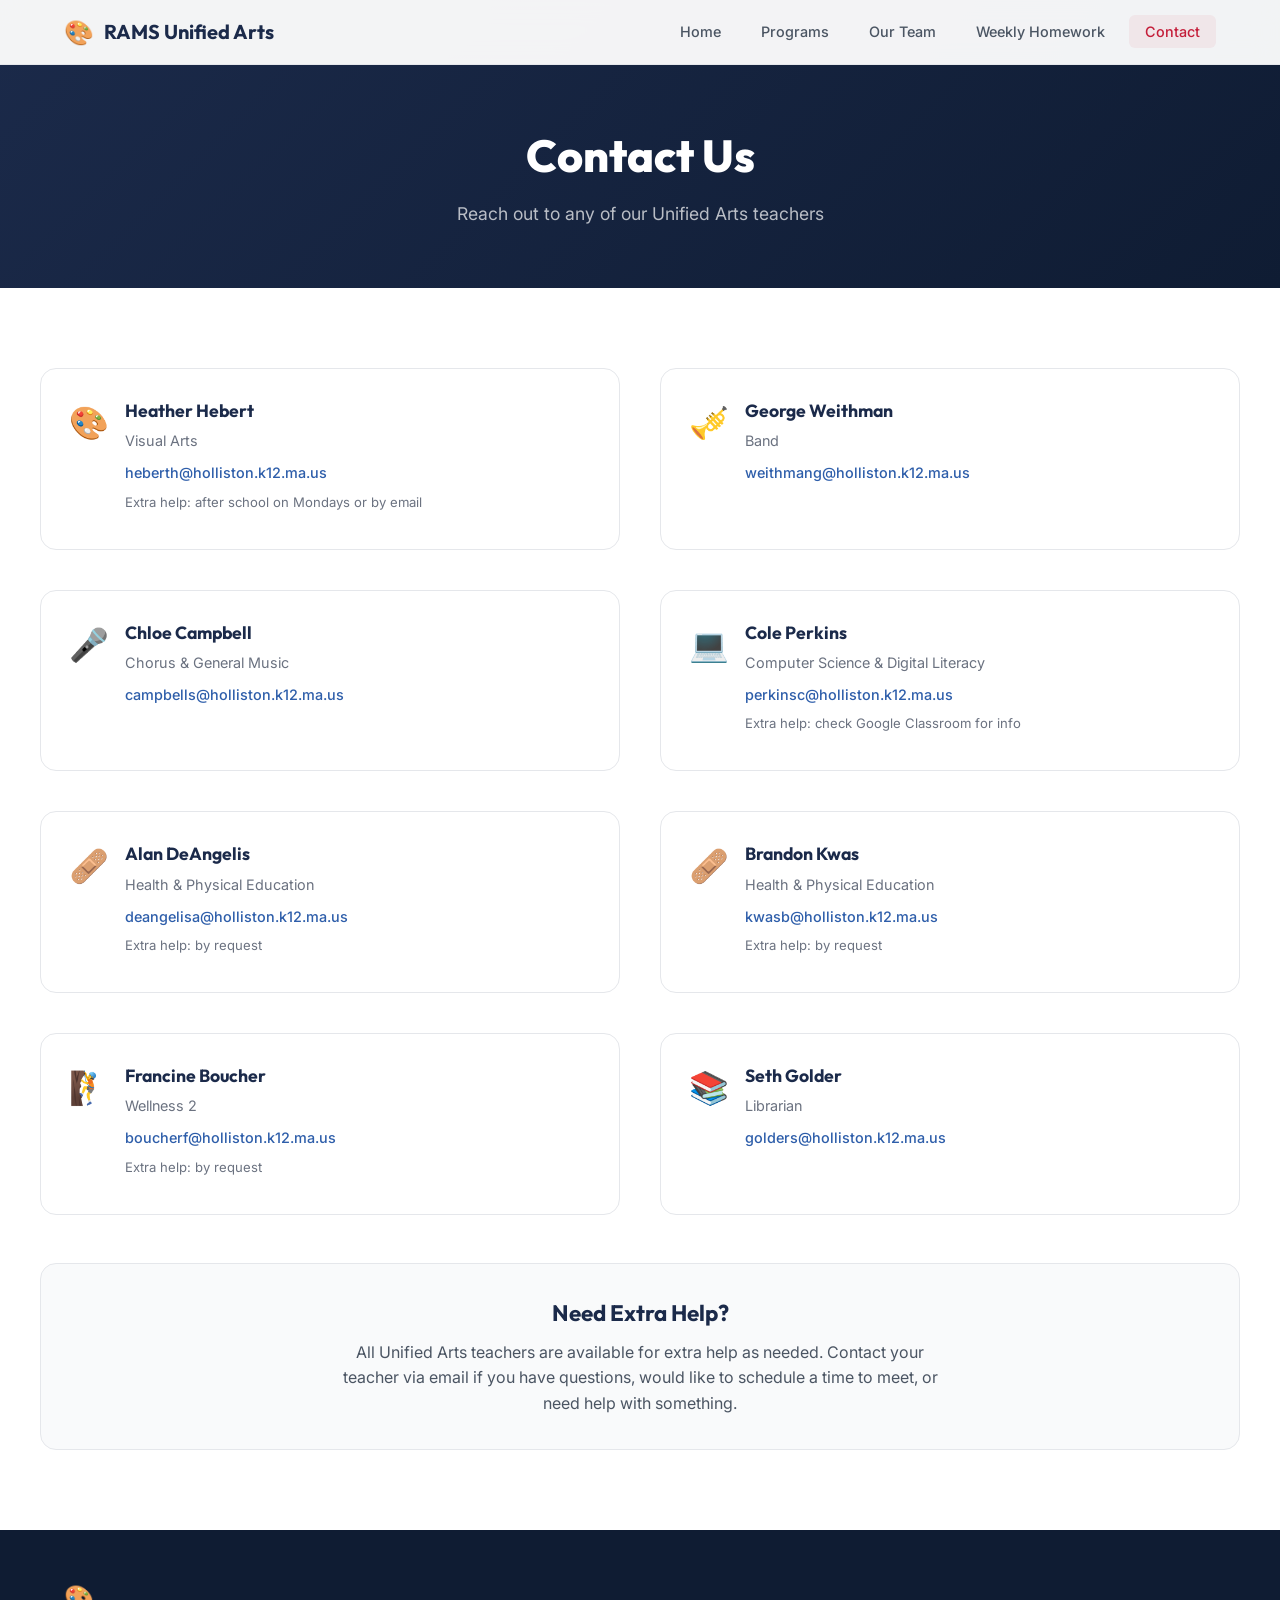
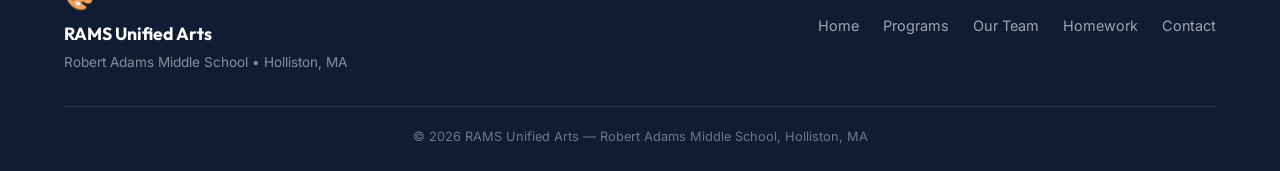
==== contact.html @ 3f0ab7b5 "Initial site: RAMS Unified Arts department website Includes home, programs, team, homework, and cont" ====
<!--
    File: contact.html
    Author: Cole Perkins
    Date Created: 2026-04-12
    Date Last Modified: 2026-04-12
    Description: Contact page for the RAMS Unified Arts website. Lists all teacher
                 emails organized by subject area, with extra help information.
-->
<!DOCTYPE html>
<html lang="en">
<head>
    <meta charset="UTF-8">
    <meta name="viewport" content="width=device-width, initial-scale=1.0">
    <title>Contact | RAMS Unified Arts</title>
    <link rel="stylesheet" href="css/styles.css">
    <link rel="preconnect" href="https://fonts.googleapis.com">
    <link href="https://fonts.googleapis.com/css2?family=Inter:wght@400;500;600;700;800&family=Outfit:wght@600;700;800&display=swap" rel="stylesheet">
</head>
<body>

    <!-- Navigation -->
    <nav class="navbar" id="navbar">
        <div class="nav-container">
            <a href="index.html" class="nav-logo">
                <span class="logo-icon">&#127912;</span>
                <span>RAMS Unified Arts</span>
            </a>
            <button class="nav-toggle" id="navToggle" aria-label="Toggle navigation">
                <span></span><span></span><span></span>
            </button>
            <ul class="nav-links" id="navLinks">
                <li><a href="index.html">Home</a></li>
                <li><a href="programs.html">Programs</a></li>
                <li><a href="team.html">Our Team</a></li>
                <li><a href="homework.html">Weekly Homework</a></li>
                <li><a href="contact.html" class="active">Contact</a></li>
            </ul>
        </div>
    </nav>

    <!-- Page Header -->
    <header class="page-header">
        <div class="container">
            <h1>Contact Us</h1>
            <p>Reach out to any of our Unified Arts teachers</p>
        </div>
    </header>

    <main class="container section">
        <div class="contact-grid">

            <div class="contact-info-card">
                <span class="contact-icon">&#127912;</span>
                <div class="contact-details">
                    <h3>Heather Hebert</h3>
                    <p>Visual Arts</p>
                    <a href="mailto:heberth@holliston.k12.ma.us">heberth@holliston.k12.ma.us</a>
                    <p style="margin-top:6px; font-size:0.82rem;">Extra help: after school on Mondays or by email</p>
                </div>
            </div>

            <div class="contact-info-card">
                <span class="contact-icon">&#127930;</span>
                <div class="contact-details">
                    <h3>George Weithman</h3>
                    <p>Band</p>
                    <a href="mailto:weithmang@holliston.k12.ma.us">weithmang@holliston.k12.ma.us</a>
                </div>
            </div>

            <div class="contact-info-card">
                <span class="contact-icon">&#127908;</span>
                <div class="contact-details">
                    <h3>Chloe Campbell</h3>
                    <p>Chorus &amp; General Music</p>
                    <a href="mailto:campbells@holliston.k12.ma.us">campbells@holliston.k12.ma.us</a>
                </div>
            </div>

            <div class="contact-info-card">
                <span class="contact-icon">&#128187;</span>
                <div class="contact-details">
                    <h3>Cole Perkins</h3>
                    <p>Computer Science &amp; Digital Literacy</p>
                    <a href="mailto:perkinsc@holliston.k12.ma.us">perkinsc@holliston.k12.ma.us</a>
                    <p style="margin-top:6px; font-size:0.82rem;">Extra help: check Google Classroom for info</p>
                </div>
            </div>

            <div class="contact-info-card">
                <span class="contact-icon">&#129657;</span>
                <div class="contact-details">
                    <h3>Alan DeAngelis</h3>
                    <p>Health &amp; Physical Education</p>
                    <a href="mailto:deangelisa@holliston.k12.ma.us">deangelisa@holliston.k12.ma.us</a>
                    <p style="margin-top:6px; font-size:0.82rem;">Extra help: by request</p>
                </div>
            </div>

            <div class="contact-info-card">
                <span class="contact-icon">&#129657;</span>
                <div class="contact-details">
                    <h3>Brandon Kwas</h3>
                    <p>Health &amp; Physical Education</p>
                    <a href="mailto:kwasb@holliston.k12.ma.us">kwasb@holliston.k12.ma.us</a>
                    <p style="margin-top:6px; font-size:0.82rem;">Extra help: by request</p>
                </div>
            </div>

            <div class="contact-info-card">
                <span class="contact-icon">&#129495;</span>
                <div class="contact-details">
                    <h3>Francine Boucher</h3>
                    <p>Wellness 2</p>
                    <a href="mailto:boucherf@holliston.k12.ma.us">boucherf@holliston.k12.ma.us</a>
                    <p style="margin-top:6px; font-size:0.82rem;">Extra help: by request</p>
                </div>
            </div>

            <div class="contact-info-card">
                <span class="contact-icon">&#128218;</span>
                <div class="contact-details">
                    <h3>Seth Golder</h3>
                    <p>Librarian</p>
                    <a href="mailto:golders@holliston.k12.ma.us">golders@holliston.k12.ma.us</a>
                </div>
            </div>

        </div>

        <div class="extra-help-banner">
            <h3>Need Extra Help?</h3>
            <p>
                All Unified Arts teachers are available for extra help as needed.
                Contact your teacher via email if you have questions, would like to
                schedule a time to meet, or need help with something.
            </p>
        </div>
    </main>

    <!-- Footer -->
    <footer class="footer">
        <div class="container">
            <div class="footer-content">
                <div class="footer-brand">
                    <span class="logo-icon">&#127912;</span>
                    <span>RAMS Unified Arts</span>
                    <p>Robert Adams Middle School &bull; Holliston, MA</p>
                </div>
                <div class="footer-links">
                    <a href="index.html">Home</a>
                    <a href="programs.html">Programs</a>
                    <a href="team.html">Our Team</a>
                    <a href="homework.html">Homework</a>
                    <a href="contact.html">Contact</a>
                </div>
            </div>
            <div class="footer-bottom">
                <p>&copy; 2026 RAMS Unified Arts &mdash; Robert Adams Middle School, Holliston, MA</p>
            </div>
        </div>
    </footer>

    <script src="js/main.js"></script>
</body>
</html>
---- css/styles.css ----
/*
    File: css/styles.css
    Author: Cole Perkins
    Date Created: 2026-04-12
    Date Last Modified: 2026-04-12
    Description: Main stylesheet for the RAMS Unified Arts website.
                 Uses school colors (red, navy blue, white) with a clean,
                 modern design. Fully responsive for mobile/tablet/desktop.
*/

/* ===================== RESET & BASE ===================== */
*, *::before, *::after {
    margin: 0;
    padding: 0;
    box-sizing: border-box;
}

:root {
    --red: #C41E3A;
    --red-dark: #9B1B30;
    --red-light: #E8425A;
    --navy: #1B2A4A;
    --navy-dark: #0F1C33;
    --navy-light: #2D4270;
    --blue: #2E5EAA;
    --white: #FFFFFF;
    --off-white: #F7F8FA;
    --gray-50: #F9FAFB;
    --gray-100: #F3F4F6;
    --gray-200: #E5E7EB;
    --gray-300: #D1D5DB;
    --gray-400: #9CA3AF;
    --gray-500: #6B7280;
    --gray-600: #4B5563;
    --gray-700: #374151;
    --gray-800: #1F2937;
    --gold: #D4A843;
    --gold-light: #F0D78C;

    --font-body: 'Inter', -apple-system, BlinkMacSystemFont, sans-serif;
    --font-heading: 'Outfit', 'Inter', sans-serif;

    --shadow-sm: 0 1px 2px rgba(0,0,0,0.05);
    --shadow-md: 0 4px 12px rgba(0,0,0,0.08);
    --shadow-lg: 0 8px 30px rgba(0,0,0,0.12);
    --shadow-xl: 0 16px 48px rgba(0,0,0,0.15);

    --radius-sm: 6px;
    --radius-md: 10px;
    --radius-lg: 16px;
    --radius-xl: 24px;

    --transition: 0.25s ease;
}

html {
    scroll-behavior: smooth;
    font-size: 16px;
}

body {
    font-family: var(--font-body);
    color: var(--gray-800);
    background: var(--white);
    line-height: 1.6;
    -webkit-font-smoothing: antialiased;
}

a {
    color: inherit;
    text-decoration: none;
}

img {
    max-width: 100%;
    display: block;
}

ul {
    list-style: none;
}

.container {
    max-width: 1200px;
    margin: 0 auto;
    padding: 0 24px;
}

.section {
    padding: 80px 0;
}

.section-alt {
    background: var(--off-white);
}

.section-title {
    font-family: var(--font-heading);
    font-size: 2.25rem;
    font-weight: 800;
    color: var(--navy);
    margin-bottom: 8px;
    letter-spacing: -0.02em;
}

.section-subtitle {
    font-size: 1.1rem;
    color: var(--gray-500);
    margin-bottom: 48px;
}

/* ===================== NAVBAR ===================== */
.navbar {
    position: fixed;
    top: 0;
    left: 0;
    right: 0;
    z-index: 1000;
    background: rgba(255,255,255,0.95);
    backdrop-filter: blur(12px);
    border-bottom: 1px solid var(--gray-200);
    transition: var(--transition);
}

.navbar.scrolled {
    box-shadow: var(--shadow-md);
}

.nav-container {
    max-width: 1200px;
    margin: 0 auto;
    padding: 0 24px;
    display: flex;
    align-items: center;
    justify-content: space-between;
    height: 64px;
}

.nav-logo {
    display: flex;
    align-items: center;
    gap: 10px;
    font-family: var(--font-heading);
    font-size: 1.25rem;
    font-weight: 700;
    color: var(--navy);
}

.logo-icon {
    font-size: 1.5rem;
}

.nav-links {
    display: flex;
    gap: 8px;
}

.nav-links a {
    padding: 8px 16px;
    border-radius: var(--radius-sm);
    font-size: 0.9rem;
    font-weight: 500;
    color: var(--gray-600);
    transition: var(--transition);
}

.nav-links a:hover,
.nav-links a.active {
    color: var(--red);
    background: rgba(196, 30, 58, 0.06);
}

.nav-toggle {
    display: none;
    flex-direction: column;
    gap: 5px;
    background: none;
    border: none;
    cursor: pointer;
    padding: 4px;
}

.nav-toggle span {
    width: 24px;
    height: 2px;
    background: var(--navy);
    border-radius: 2px;
    transition: var(--transition);
}

/* ===================== HERO ===================== */
.hero {
    position: relative;
    min-height: 85vh;
    display: flex;
    align-items: center;
    justify-content: center;
    background: linear-gradient(135deg, var(--navy) 0%, var(--navy-dark) 50%, var(--red-dark) 100%);
    overflow: hidden;
    padding-top: 64px;
}

.hero-bg-shapes {
    position: absolute;
    inset: 0;
    overflow: hidden;
}

.shape {
    position: absolute;
    border-radius: 50%;
    opacity: 0.08;
}

.shape-1 {
    width: 600px;
    height: 600px;
    background: var(--red);
    top: -200px;
    right: -100px;
}

.shape-2 {
    width: 400px;
    height: 400px;
    background: var(--gold);
    bottom: -100px;
    left: -100px;
}

.shape-3 {
    width: 300px;
    height: 300px;
    background: var(--white);
    top: 40%;
    left: 60%;
}

.hero-content {
    position: relative;
    text-align: center;
    padding: 40px 24px;
    max-width: 750px;
}

.hero-subtitle {
    font-size: 1rem;
    font-weight: 600;
    text-transform: uppercase;
    letter-spacing: 0.15em;
    color: var(--gold-light);
    margin-bottom: 12px;
}

.hero-title {
    font-family: var(--font-heading);
    font-size: clamp(3rem, 8vw, 5rem);
    font-weight: 800;
    color: var(--white);
    line-height: 1.1;
    margin-bottom: 20px;
    letter-spacing: -0.03em;
}

.hero-description {
    font-size: 1.2rem;
    color: rgba(255,255,255,0.8);
    margin-bottom: 36px;
    line-height: 1.7;
}

.hero-actions {
    display: flex;
    gap: 16px;
    justify-content: center;
    flex-wrap: wrap;
}

/* ===================== BUTTONS ===================== */
.btn {
    display: inline-flex;
    align-items: center;
    gap: 8px;
    padding: 14px 28px;
    border-radius: var(--radius-md);
    font-size: 0.95rem;
    font-weight: 600;
    cursor: pointer;
    transition: var(--transition);
    border: 2px solid transparent;
    text-align: center;
}

.btn-primary {
    background: var(--red);
    color: var(--white);
    border-color: var(--red);
}

.btn-primary:hover {
    background: var(--red-dark);
    border-color: var(--red-dark);
    transform: translateY(-2px);
    box-shadow: var(--shadow-lg);
}

.btn-secondary {
    background: rgba(255,255,255,0.15);
    color: var(--white);
    border-color: rgba(255,255,255,0.3);
}

.btn-secondary:hover {
    background: rgba(255,255,255,0.25);
    transform: translateY(-2px);
}

.btn-outline {
    background: transparent;
    color: var(--navy);
    border-color: var(--navy);
}

.btn-outline:hover {
    background: var(--navy);
    color: var(--white);
    transform: translateY(-2px);
}

/* ===================== QUICK LINKS ===================== */
.quick-links {
    background: var(--white);
    padding: 48px 0;
    margin-top: -40px;
    position: relative;
    z-index: 10;
}

.quick-grid {
    display: grid;
    grid-template-columns: repeat(auto-fit, minmax(120px, 1fr));
    gap: 16px;
    max-width: 900px;
    margin: 0 auto;
}

.quick-card {
    display: flex;
    flex-direction: column;
    align-items: center;
    gap: 8px;
    padding: 20px 12px;
    border-radius: var(--radius-lg);
    background: var(--gray-50);
    border: 1px solid var(--gray-200);
    transition: var(--transition);
    text-align: center;
}

.quick-card:hover {
    background: var(--white);
    border-color: var(--red);
    transform: translateY(-4px);
    box-shadow: var(--shadow-md);
}

.quick-icon {
    font-size: 2rem;
}

.quick-label {
    font-size: 0.8rem;
    font-weight: 600;
    color: var(--gray-700);
}

/* ===================== VALUES ===================== */
.values-grid {
    display: grid;
    grid-template-columns: repeat(auto-fit, minmax(250px, 1fr));
    gap: 24px;
}

.value-card {
    padding: 32px 28px;
    background: var(--white);
    border-radius: var(--radius-lg);
    border: 1px solid var(--gray-200);
    transition: var(--transition);
}

.value-card:hover {
    border-color: var(--red);
    box-shadow: var(--shadow-md);
    transform: translateY(-4px);
}

.value-icon {
    font-size: 2.5rem;
    margin-bottom: 16px;
}

.value-card h3 {
    font-family: var(--font-heading);
    font-size: 1.2rem;
    font-weight: 700;
    color: var(--navy);
    margin-bottom: 10px;
}

.value-card p {
    font-size: 0.95rem;
    color: var(--gray-600);
    line-height: 1.6;
}

/* ===================== ABOUT ===================== */
.about-content {
    display: grid;
    grid-template-columns: 1.5fr 1fr;
    gap: 60px;
    align-items: center;
}

.about-text p {
    font-size: 1.05rem;
    color: var(--gray-600);
    margin-bottom: 16px;
    line-height: 1.7;
}

.about-highlights {
    margin-top: 20px;
}

.about-highlights li {
    padding: 8px 0 8px 28px;
    position: relative;
    font-weight: 500;
    color: var(--gray-700);
}

.about-highlights li::before {
    content: '';
    position: absolute;
    left: 0;
    top: 14px;
    width: 12px;
    height: 12px;
    background: var(--red);
    border-radius: 50%;
    opacity: 0.7;
}

.about-stats {
    display: grid;
    grid-template-columns: 1fr 1fr;
    gap: 20px;
}

.stat-card {
    display: flex;
    flex-direction: column;
    align-items: center;
    padding: 28px 16px;
    background: var(--white);
    border-radius: var(--radius-lg);
    border: 1px solid var(--gray-200);
    text-align: center;
}

.stat-number {
    font-family: var(--font-heading);
    font-size: 2.8rem;
    font-weight: 800;
    color: var(--red);
    line-height: 1;
}

.stat-label {
    font-size: 0.85rem;
    font-weight: 600;
    color: var(--gray-500);
    margin-top: 6px;
    text-transform: uppercase;
    letter-spacing: 0.05em;
}

/* ===================== SPOTLIGHT ===================== */
.spotlight-grid {
    display: grid;
    grid-template-columns: repeat(auto-fit, minmax(280px, 1fr));
    gap: 24px;
}

.spotlight-card {
    padding: 32px 28px;
    background: var(--navy);
    color: var(--white);
    border-radius: var(--radius-lg);
    transition: var(--transition);
}

.spotlight-card:hover {
    transform: translateY(-4px);
    box-shadow: var(--shadow-lg);
}

.spotlight-card h3 {
    font-family: var(--font-heading);
    font-size: 1.3rem;
    font-weight: 700;
    margin-bottom: 10px;
}

.spotlight-card p {
    font-size: 0.95rem;
    color: rgba(255,255,255,0.75);
    line-height: 1.6;
}

/* ===================== CTA ===================== */
.cta {
    background: linear-gradient(135deg, var(--red) 0%, var(--red-dark) 100%);
}

.cta-content {
    text-align: center;
    max-width: 600px;
    margin: 0 auto;
}

.cta-content h2 {
    font-family: var(--font-heading);
    font-size: 2.25rem;
    font-weight: 800;
    color: var(--white);
    margin-bottom: 12px;
}

.cta-content p {
    font-size: 1.1rem;
    color: rgba(255,255,255,0.85);
    margin-bottom: 32px;
}

.cta-actions {
    display: flex;
    gap: 16px;
    justify-content: center;
    flex-wrap: wrap;
}

.cta .btn-primary {
    background: var(--white);
    color: var(--red);
    border-color: var(--white);
}

.cta .btn-primary:hover {
    background: var(--gray-100);
    border-color: var(--gray-100);
}

.cta .btn-outline {
    color: var(--white);
    border-color: rgba(255,255,255,0.5);
}

.cta .btn-outline:hover {
    background: rgba(255,255,255,0.15);
    border-color: var(--white);
    color: var(--white);
}

/* ===================== FOOTER ===================== */
.footer {
    background: var(--navy-dark);
    color: rgba(255,255,255,0.7);
    padding: 48px 0 24px;
}

.footer-content {
    display: flex;
    justify-content: space-between;
    align-items: center;
    margin-bottom: 32px;
    flex-wrap: wrap;
    gap: 24px;
}

.footer-brand {
    display: flex;
    flex-direction: column;
    gap: 4px;
    font-family: var(--font-heading);
    font-weight: 700;
    font-size: 1.1rem;
    color: var(--white);
}

.footer-brand p {
    font-family: var(--font-body);
    font-weight: 400;
    font-size: 0.85rem;
    color: rgba(255,255,255,0.5);
}

.footer-links {
    display: flex;
    gap: 24px;
    flex-wrap: wrap;
}

.footer-links a {
    font-size: 0.9rem;
    color: rgba(255,255,255,0.6);
    transition: var(--transition);
}

.footer-links a:hover {
    color: var(--white);
}

.footer-bottom {
    border-top: 1px solid rgba(255,255,255,0.1);
    padding-top: 20px;
    text-align: center;
    font-size: 0.8rem;
    color: rgba(255,255,255,0.4);
}

/* ===================== PROGRAMS PAGE ===================== */
.page-header {
    background: linear-gradient(135deg, var(--navy) 0%, var(--navy-dark) 100%);
    padding: 120px 0 60px;
    text-align: center;
}

.page-header h1 {
    font-family: var(--font-heading);
    font-size: 2.8rem;
    font-weight: 800;
    color: var(--white);
    margin-bottom: 8px;
}

.page-header p {
    font-size: 1.1rem;
    color: rgba(255,255,255,0.7);
}

.program-section {
    padding: 60px 0;
    border-bottom: 1px solid var(--gray-200);
}

.program-section:last-of-type {
    border-bottom: none;
}

.program-header {
    display: flex;
    align-items: center;
    gap: 16px;
    margin-bottom: 24px;
}

.program-icon {
    font-size: 2.5rem;
    width: 64px;
    height: 64px;
    display: flex;
    align-items: center;
    justify-content: center;
    background: var(--gray-50);
    border-radius: var(--radius-lg);
    border: 1px solid var(--gray-200);
}

.program-header h2 {
    font-family: var(--font-heading);
    font-size: 2rem;
    font-weight: 800;
    color: var(--navy);
}

.program-content {
    display: grid;
    grid-template-columns: 1fr 1fr;
    gap: 40px;
}

.program-info p {
    font-size: 1rem;
    color: var(--gray-600);
    line-height: 1.7;
    margin-bottom: 16px;
}

.program-info ul {
    margin-top: 12px;
}

.program-info li {
    padding: 6px 0 6px 20px;
    position: relative;
    color: var(--gray-700);
    font-size: 0.95rem;
}

.program-info li::before {
    content: '';
    position: absolute;
    left: 0;
    top: 13px;
    width: 8px;
    height: 8px;
    background: var(--red);
    border-radius: 50%;
    opacity: 0.6;
}

.curriculum-grid {
    display: grid;
    gap: 16px;
}

.curriculum-card {
    padding: 20px 24px;
    background: var(--gray-50);
    border-radius: var(--radius-md);
    border-left: 4px solid var(--red);
}

.curriculum-card h4 {
    font-family: var(--font-heading);
    font-size: 0.95rem;
    font-weight: 700;
    color: var(--navy);
    margin-bottom: 8px;
}

.curriculum-card ul {
    margin: 0;
}

.curriculum-card li {
    padding: 3px 0 3px 16px;
    font-size: 0.88rem;
    color: var(--gray-600);
}

.curriculum-card li::before {
    width: 6px;
    height: 6px;
    top: 11px;
}

/* ===================== TEAM PAGE ===================== */
.team-grid {
    display: grid;
    grid-template-columns: repeat(auto-fit, minmax(280px, 1fr));
    gap: 24px;
}

.team-card {
    background: var(--white);
    border-radius: var(--radius-lg);
    border: 1px solid var(--gray-200);
    overflow: hidden;
    transition: var(--transition);
}

.team-card:hover {
    box-shadow: var(--shadow-lg);
    transform: translateY(-4px);
    border-color: var(--red);
}

.team-card-img {
    height: 200px;
    background: linear-gradient(135deg, var(--navy) 0%, var(--navy-light) 100%);
    display: flex;
    align-items: center;
    justify-content: center;
}

.team-card-img .placeholder-icon {
    font-size: 4rem;
    opacity: 0.5;
}

.team-card-body {
    padding: 24px;
}

.team-card-body h3 {
    font-family: var(--font-heading);
    font-size: 1.25rem;
    font-weight: 700;
    color: var(--navy);
    margin-bottom: 4px;
}

.team-card-body .team-role {
    font-size: 0.9rem;
    color: var(--red);
    font-weight: 600;
    margin-bottom: 12px;
}

.team-card-body .team-email {
    font-size: 0.85rem;
    color: var(--gray-500);
    display: flex;
    align-items: center;
    gap: 6px;
}

.team-card-body .team-email:hover {
    color: var(--blue);
}

/* ===================== HOMEWORK PAGE ===================== */
.hw-controls {
    display: flex;
    gap: 12px;
    margin-bottom: 32px;
    flex-wrap: wrap;
}

.hw-filter-btn {
    padding: 8px 20px;
    border-radius: 100px;
    border: 1px solid var(--gray-300);
    background: var(--white);
    font-size: 0.88rem;
    font-weight: 500;
    color: var(--gray-600);
    cursor: pointer;
    transition: var(--transition);
}

.hw-filter-btn:hover,
.hw-filter-btn.active {
    background: var(--red);
    color: var(--white);
    border-color: var(--red);
}

.hw-week-header {
    display: flex;
    justify-content: space-between;
    align-items: center;
    margin-bottom: 24px;
    padding-bottom: 16px;
    border-bottom: 2px solid var(--gray-200);
}

.hw-week-header h2 {
    font-family: var(--font-heading);
    font-size: 1.5rem;
    font-weight: 700;
    color: var(--navy);
}

.hw-week-header .hw-date {
    font-size: 0.9rem;
    color: var(--gray-500);
    font-weight: 500;
}

.hw-grid {
    display: grid;
    gap: 20px;
    margin-bottom: 48px;
}

.hw-card {
    background: var(--white);
    border: 1px solid var(--gray-200);
    border-radius: var(--radius-lg);
    overflow: hidden;
    transition: var(--transition);
}

.hw-card:hover {
    box-shadow: var(--shadow-md);
}

.hw-card-header {
    display: flex;
    align-items: center;
    gap: 12px;
    padding: 16px 24px;
    background: var(--gray-50);
    border-bottom: 1px solid var(--gray-200);
    cursor: pointer;
}

.hw-card-icon {
    font-size: 1.5rem;
}

.hw-card-header h3 {
    font-family: var(--font-heading);
    font-size: 1.1rem;
    font-weight: 700;
    color: var(--navy);
    flex: 1;
}

.hw-card-toggle {
    font-size: 1.2rem;
    color: var(--gray-400);
    transition: var(--transition);
}

.hw-card.open .hw-card-toggle {
    transform: rotate(180deg);
}

.hw-card-body {
    padding: 0 24px;
    max-height: 0;
    overflow: hidden;
    transition: max-height 0.35s ease, padding 0.35s ease;
}

.hw-card.open .hw-card-body {
    padding: 20px 24px;
    max-height: 600px;
}

.hw-grade-row {
    display: grid;
    grid-template-columns: 80px 1fr;
    gap: 12px;
    padding: 10px 0;
    border-bottom: 1px solid var(--gray-100);
    font-size: 0.92rem;
}

.hw-grade-row:last-child {
    border-bottom: none;
}

.hw-grade-label {
    font-weight: 600;
    color: var(--navy);
}

.hw-grade-content {
    color: var(--gray-600);
}

/* AI Teacher Tool */
.ai-section {
    margin-top: 60px;
    padding: 40px;
    background: linear-gradient(135deg, var(--navy) 0%, var(--navy-dark) 100%);
    border-radius: var(--radius-xl);
    color: var(--white);
}

.ai-section h2 {
    font-family: var(--font-heading);
    font-size: 1.8rem;
    font-weight: 800;
    color: var(--white);
    margin-bottom: 8px;
}

.ai-section > p {
    color: rgba(255,255,255,0.7);
    margin-bottom: 28px;
}

.ai-form {
    display: grid;
    gap: 16px;
}

.ai-form-row {
    display: grid;
    grid-template-columns: 1fr 1fr;
    gap: 16px;
}

.ai-form label {
    display: block;
    font-size: 0.85rem;
    font-weight: 600;
    color: rgba(255,255,255,0.8);
    margin-bottom: 6px;
}

.ai-form select,
.ai-form input,
.ai-form textarea {
    width: 100%;
    padding: 12px 16px;
    border-radius: var(--radius-md);
    border: 1px solid rgba(255,255,255,0.2);
    background: rgba(255,255,255,0.1);
    color: var(--white);
    font-family: var(--font-body);
    font-size: 0.95rem;
    transition: var(--transition);
}

.ai-form select option {
    color: var(--gray-800);
    background: var(--white);
}

.ai-form select:focus,
.ai-form input:focus,
.ai-form textarea:focus {
    outline: none;
    border-color: var(--gold);
    background: rgba(255,255,255,0.15);
}

.ai-form textarea {
    min-height: 100px;
    resize: vertical;
}

.ai-form ::placeholder {
    color: rgba(255,255,255,0.4);
}

.ai-output {
    margin-top: 20px;
    padding: 20px;
    background: rgba(255,255,255,0.08);
    border-radius: var(--radius-md);
    border: 1px solid rgba(255,255,255,0.15);
    min-height: 80px;
    font-size: 0.92rem;
    color: rgba(255,255,255,0.8);
    line-height: 1.6;
    display: none;
}

.ai-output.visible {
    display: block;
}

.ai-output h4 {
    font-family: var(--font-heading);
    font-weight: 700;
    color: var(--white);
    margin-bottom: 8px;
}

.ai-btn {
    padding: 14px 28px;
    border-radius: var(--radius-md);
    border: none;
    background: var(--gold);
    color: var(--navy-dark);
    font-family: var(--font-body);
    font-size: 0.95rem;
    font-weight: 700;
    cursor: pointer;
    transition: var(--transition);
    justify-self: start;
}

.ai-btn:hover {
    background: var(--gold-light);
    transform: translateY(-2px);
    box-shadow: var(--shadow-md);
}

.ai-btn:disabled {
    opacity: 0.5;
    cursor: not-allowed;
    transform: none;
}

/* Copy button */
.copy-btn {
    margin-top: 12px;
    padding: 8px 16px;
    border-radius: var(--radius-sm);
    border: 1px solid rgba(255,255,255,0.3);
    background: rgba(255,255,255,0.1);
    color: var(--white);
    font-size: 0.85rem;
    font-weight: 500;
    cursor: pointer;
    transition: var(--transition);
}

.copy-btn:hover {
    background: rgba(255,255,255,0.2);
}

/* ===================== CONTACT PAGE ===================== */
.contact-grid {
    display: grid;
    grid-template-columns: 1fr 1fr;
    gap: 40px;
}

.contact-info-card {
    padding: 28px;
    background: var(--white);
    border-radius: var(--radius-lg);
    border: 1px solid var(--gray-200);
    display: flex;
    gap: 16px;
    align-items: start;
    transition: var(--transition);
}

.contact-info-card:hover {
    box-shadow: var(--shadow-md);
    border-color: var(--red);
}

.contact-icon {
    font-size: 2rem;
    flex-shrink: 0;
}

.contact-details h3 {
    font-family: var(--font-heading);
    font-size: 1.1rem;
    font-weight: 700;
    color: var(--navy);
    margin-bottom: 4px;
}

.contact-details p {
    font-size: 0.9rem;
    color: var(--gray-500);
    margin-bottom: 8px;
}

.contact-details a {
    font-size: 0.9rem;
    color: var(--blue);
    font-weight: 500;
}

.contact-details a:hover {
    text-decoration: underline;
}

/* Extra help banner */
.extra-help-banner {
    margin-top: 48px;
    padding: 32px 40px;
    background: var(--gray-50);
    border-radius: var(--radius-lg);
    border: 1px solid var(--gray-200);
    text-align: center;
}

.extra-help-banner h3 {
    font-family: var(--font-heading);
    font-size: 1.4rem;
    font-weight: 700;
    color: var(--navy);
    margin-bottom: 8px;
}

.extra-help-banner p {
    font-size: 1rem;
    color: var(--gray-600);
    max-width: 600px;
    margin: 0 auto;
}

/* ===================== RESPONSIVE ===================== */
@media (max-width: 900px) {
    .program-content {
        grid-template-columns: 1fr;
    }

    .about-content {
        grid-template-columns: 1fr;
        gap: 40px;
    }

    .contact-grid {
        grid-template-columns: 1fr;
    }

    .ai-form-row {
        grid-template-columns: 1fr;
    }
}

@media (max-width: 768px) {
    .section {
        padding: 56px 0;
    }

    .section-title {
        font-size: 1.8rem;
    }

    .nav-toggle {
        display: flex;
    }

    .nav-links {
        position: fixed;
        top: 64px;
        left: 0;
        right: 0;
        background: var(--white);
        flex-direction: column;
        padding: 16px 24px;
        border-bottom: 1px solid var(--gray-200);
        box-shadow: var(--shadow-lg);
        transform: translateY(-100%);
        opacity: 0;
        pointer-events: none;
        transition: var(--transition);
    }

    .nav-links.open {
        transform: translateY(0);
        opacity: 1;
        pointer-events: all;
    }

    .hero {
        min-height: 70vh;
    }

    .hero-title {
        font-size: 2.5rem;
    }

    .quick-grid {
        grid-template-columns: repeat(4, 1fr);
    }

    .values-grid {
        grid-template-columns: 1fr;
    }

    .about-stats {
        grid-template-columns: repeat(4, 1fr);
    }

    .ai-section {
        padding: 28px 20px;
    }

    .page-header h1 {
        font-size: 2rem;
    }
}

@media (max-width: 480px) {
    .quick-grid {
        grid-template-columns: repeat(2, 1fr);
    }

    .about-stats {
        grid-template-columns: 1fr 1fr;
    }

    .hero-actions {
        flex-direction: column;
        align-items: center;
    }
}
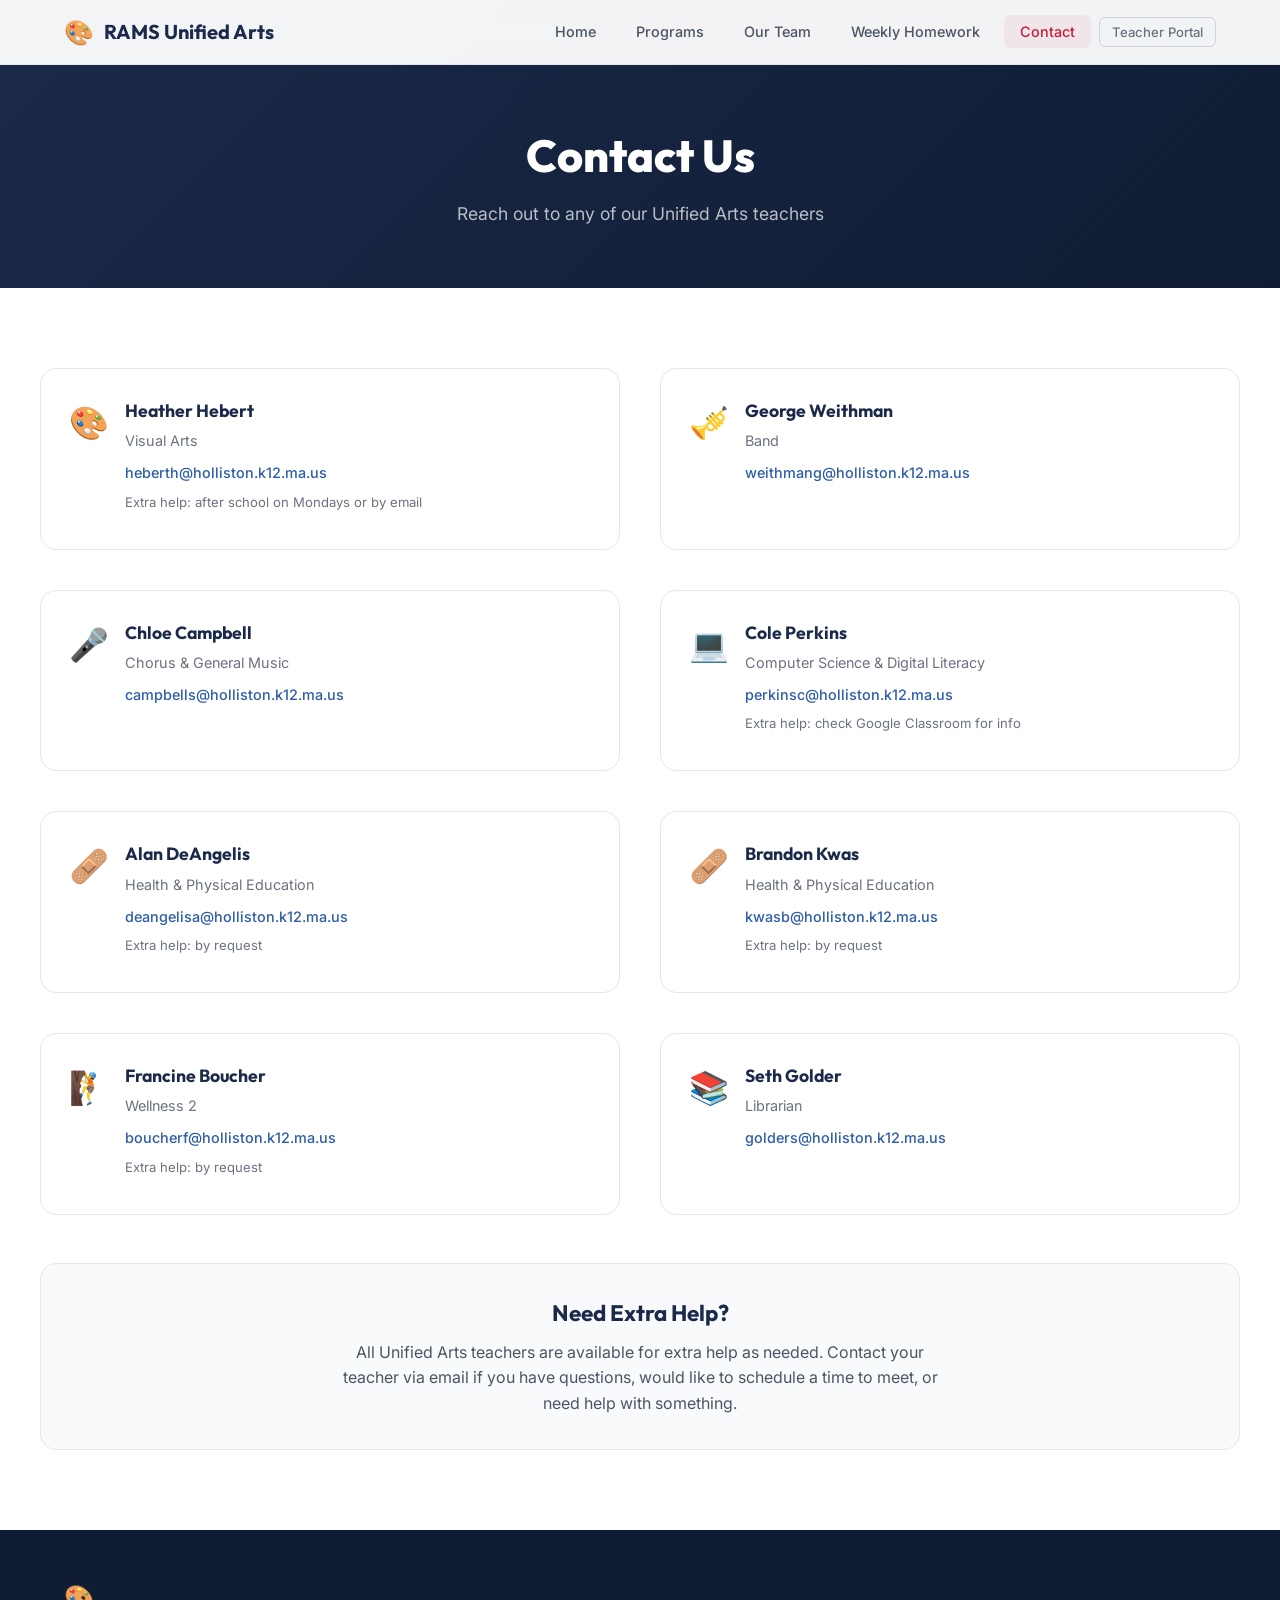
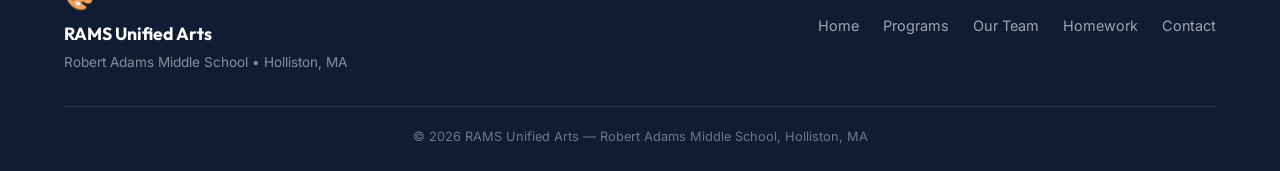
==== commit 8dbed3d4: "Add Teacher Portal page with embedded Classroom setup New page embeds the Apps Script auth form in a" ====
--- a/contact.html
+++ b/contact.html
@@ -34,6 +34,7 @@
                 <li><a href="team.html">Our Team</a></li>
                 <li><a href="homework.html">Weekly Homework</a></li>
                 <li><a href="contact.html" class="active">Contact</a></li>
+                <li><a href="teacher-portal.html" class="nav-teacher">Teacher Portal</a></li>
             </ul>
         </div>
     </nav>
--- a/css/styles.css
+++ b/css/styles.css
@@ -1177,6 +1177,106 @@
     margin: 0 auto;
 }
 
+/* ===================== TEACHER PORTAL ===================== */
+.nav-teacher {
+    border: 1px solid var(--gray-300);
+    border-radius: var(--radius-sm);
+    font-size: 0.82rem !important;
+    padding: 6px 12px !important;
+    color: var(--gray-500) !important;
+}
+
+.nav-teacher:hover,
+.nav-teacher.active {
+    border-color: var(--navy) !important;
+    background: var(--navy) !important;
+    color: var(--white) !important;
+}
+
+.portal-info {
+    display: flex;
+    gap: 20px;
+    align-items: center;
+    padding: 24px 28px;
+    background: var(--gray-50);
+    border: 1px solid var(--gray-200);
+    border-radius: var(--radius-lg);
+    margin-bottom: 32px;
+}
+
+.portal-info-icon {
+    font-size: 2.5rem;
+    flex-shrink: 0;
+}
+
+.portal-info h3 {
+    font-family: var(--font-heading);
+    font-size: 1.1rem;
+    font-weight: 700;
+    color: var(--navy);
+    margin-bottom: 4px;
+}
+
+.portal-info p {
+    font-size: 0.95rem;
+    color: var(--gray-600);
+    line-height: 1.6;
+}
+
+.portal-frame-container {
+    border: 1px solid var(--gray-200);
+    border-radius: var(--radius-lg);
+    overflow: hidden;
+    margin-bottom: 48px;
+    background: var(--gray-50);
+}
+
+.portal-frame {
+    width: 100%;
+    min-height: 700px;
+    border: none;
+    display: block;
+}
+
+.portal-help {
+    margin-bottom: 32px;
+}
+
+.portal-help h3 {
+    font-family: var(--font-heading);
+    font-size: 1.4rem;
+    font-weight: 700;
+    color: var(--navy);
+    margin-bottom: 20px;
+}
+
+.portal-help-grid {
+    display: grid;
+    grid-template-columns: 1fr 1fr;
+    gap: 16px;
+}
+
+.portal-help-card {
+    padding: 20px 24px;
+    background: var(--white);
+    border: 1px solid var(--gray-200);
+    border-radius: var(--radius-md);
+}
+
+.portal-help-card h4 {
+    font-family: var(--font-heading);
+    font-size: 0.95rem;
+    font-weight: 700;
+    color: var(--navy);
+    margin-bottom: 6px;
+}
+
+.portal-help-card p {
+    font-size: 0.9rem;
+    color: var(--gray-600);
+    line-height: 1.6;
+}
+
 /* ===================== RESPONSIVE ===================== */
 @media (max-width: 900px) {
     .program-content {
@@ -1194,6 +1294,15 @@
 
     .ai-form-row {
         grid-template-columns: 1fr;
+    }
+
+    .portal-help-grid {
+        grid-template-columns: 1fr;
+    }
+
+    .portal-info {
+        flex-direction: column;
+        text-align: center;
     }
 }
 
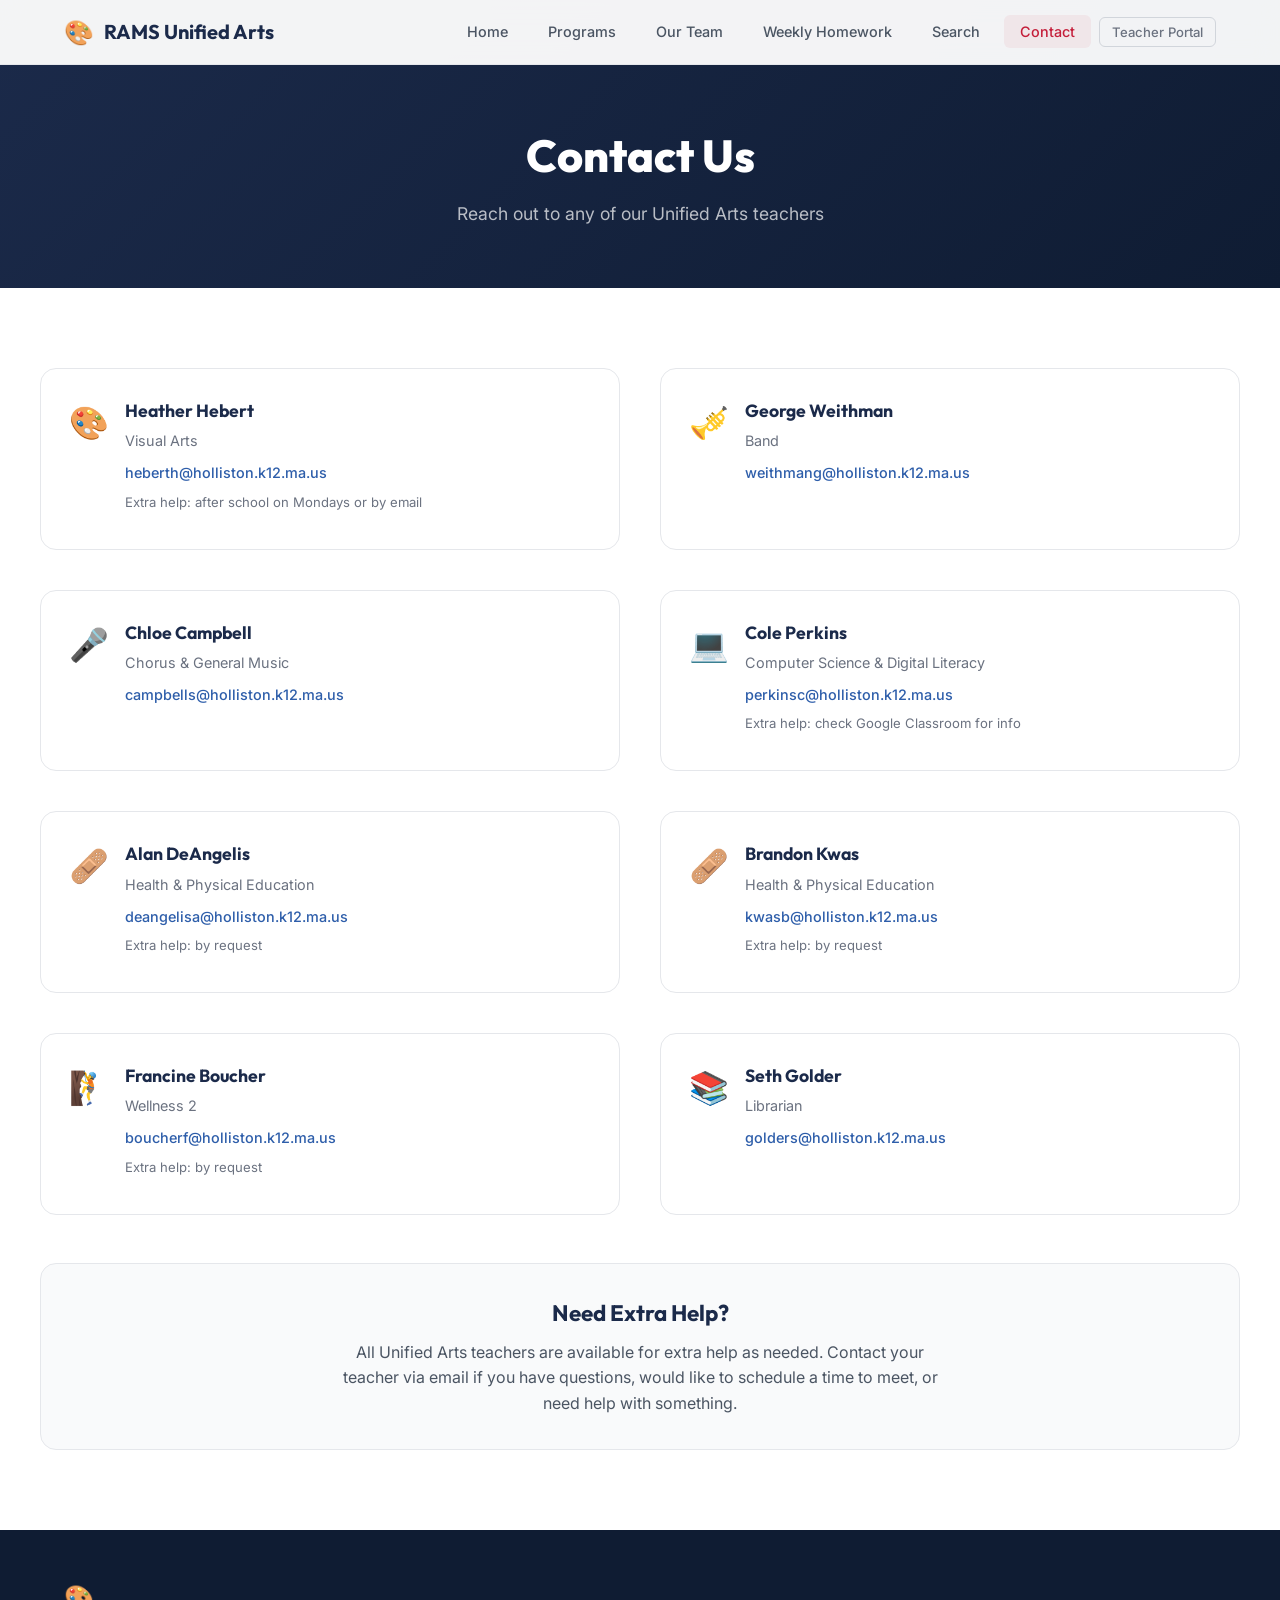
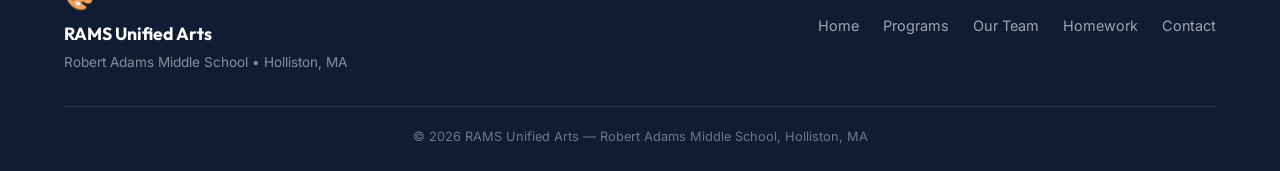
==== commit 72f893f7: "Add homework search page with instant filtering New search page lets parents and students find assig" ====
--- a/contact.html
+++ b/contact.html
@@ -33,6 +33,7 @@
                 <li><a href="programs.html">Programs</a></li>
                 <li><a href="team.html">Our Team</a></li>
                 <li><a href="homework.html">Weekly Homework</a></li>
+                <li><a href="search.html">Search</a></li>
                 <li><a href="contact.html" class="active">Contact</a></li>
                 <li><a href="teacher-portal.html" class="nav-teacher">Teacher Portal</a></li>
             </ul>
--- a/css/styles.css
+++ b/css/styles.css
@@ -930,7 +930,7 @@
 
 .hw-card.open .hw-card-body {
     padding: 20px 24px;
-    max-height: 600px;
+    max-height: none;
 }
 
 .hw-grade-row {
@@ -953,6 +953,78 @@
 
 .hw-grade-content {
     color: var(--gray-600);
+}
+
+.hw-grade-section {
+    padding: 12px 0;
+    border-bottom: 1px solid var(--gray-100);
+}
+
+.hw-grade-section:last-child {
+    border-bottom: none;
+}
+
+.hw-grade-label-header {
+    font-family: var(--font-heading);
+    font-size: 1rem;
+    font-weight: 700;
+    color: var(--navy);
+    padding-bottom: 8px;
+    margin-bottom: 8px;
+    border-bottom: 2px solid var(--red);
+    display: inline-block;
+}
+
+.hw-day-group {
+    display: grid;
+    grid-template-columns: 100px 1fr;
+    gap: 8px;
+    padding: 6px 0;
+}
+
+.hw-day-label {
+    font-size: 0.82rem;
+    font-weight: 600;
+    color: var(--gray-500);
+    text-transform: uppercase;
+    letter-spacing: 0.03em;
+    padding-top: 2px;
+}
+
+.hw-day-items {
+    display: grid;
+    gap: 6px;
+}
+
+.hw-assignment-item {
+    font-size: 0.92rem;
+    color: var(--gray-700);
+    line-height: 1.5;
+}
+
+.hw-due-tag {
+    display: inline-block;
+    font-size: 0.78rem;
+    font-weight: 600;
+    color: var(--red);
+    background: rgba(196, 30, 58, 0.08);
+    padding: 1px 8px;
+    border-radius: 100px;
+    vertical-align: middle;
+}
+
+.hw-desc {
+    font-size: 0.85rem;
+    color: var(--gray-500);
+}
+
+.hw-link {
+    font-size: 0.82rem;
+    color: var(--blue);
+}
+
+.hw-link:hover {
+    text-decoration: underline;
 }
 
 /* AI Teacher Tool */
@@ -1177,6 +1249,211 @@
     margin: 0 auto;
 }
 
+/* ===================== SEARCH PAGE ===================== */
+.search-bar-container {
+    position: relative;
+    margin-bottom: 20px;
+}
+
+.search-bar-icon {
+    position: absolute;
+    left: 18px;
+    top: 50%;
+    transform: translateY(-50%);
+    font-size: 1.2rem;
+    opacity: 0.4;
+    pointer-events: none;
+}
+
+.search-bar {
+    width: 100%;
+    padding: 16px 20px 16px 48px;
+    border-radius: var(--radius-lg);
+    border: 2px solid var(--gray-200);
+    font-family: var(--font-body);
+    font-size: 1.05rem;
+    color: var(--gray-800);
+    background: var(--white);
+    transition: var(--transition);
+}
+
+.search-bar:focus {
+    outline: none;
+    border-color: var(--red);
+    box-shadow: 0 0 0 4px rgba(196, 30, 58, 0.1);
+}
+
+.search-bar::placeholder {
+    color: var(--gray-400);
+}
+
+.search-filters {
+    display: grid;
+    grid-template-columns: repeat(3, 1fr);
+    gap: 16px;
+    margin-bottom: 24px;
+}
+
+.search-filter-group label {
+    display: block;
+    font-size: 0.8rem;
+    font-weight: 600;
+    color: var(--gray-500);
+    text-transform: uppercase;
+    letter-spacing: 0.05em;
+    margin-bottom: 6px;
+}
+
+.search-filter-group select {
+    width: 100%;
+    padding: 10px 14px;
+    border-radius: var(--radius-md);
+    border: 1px solid var(--gray-200);
+    font-family: var(--font-body);
+    font-size: 0.92rem;
+    color: var(--gray-700);
+    background: var(--white);
+    cursor: pointer;
+    transition: var(--transition);
+}
+
+.search-filter-group select:focus {
+    outline: none;
+    border-color: var(--red);
+}
+
+.search-count {
+    font-size: 0.88rem;
+    color: var(--gray-500);
+    margin-bottom: 20px;
+    font-weight: 500;
+}
+
+.search-results {
+    display: grid;
+    gap: 12px;
+}
+
+.search-result-card {
+    display: grid;
+    grid-template-columns: 48px 1fr auto;
+    gap: 16px;
+    align-items: start;
+    padding: 18px 22px;
+    background: var(--white);
+    border: 1px solid var(--gray-200);
+    border-radius: var(--radius-md);
+    transition: var(--transition);
+}
+
+.search-result-card:hover {
+    border-color: var(--red);
+    box-shadow: var(--shadow-sm);
+}
+
+.search-result-icon {
+    font-size: 1.8rem;
+    text-align: center;
+    padding-top: 2px;
+}
+
+.search-result-body h4 {
+    font-family: var(--font-heading);
+    font-size: 1rem;
+    font-weight: 700;
+    color: var(--navy);
+    margin-bottom: 4px;
+}
+
+.search-result-meta {
+    display: flex;
+    gap: 12px;
+    flex-wrap: wrap;
+    margin-bottom: 6px;
+}
+
+.search-meta-tag {
+    font-size: 0.78rem;
+    font-weight: 600;
+    padding: 2px 10px;
+    border-radius: 100px;
+    background: var(--gray-100);
+    color: var(--gray-600);
+}
+
+.search-meta-tag.grade {
+    background: rgba(27, 42, 74, 0.08);
+    color: var(--navy);
+}
+
+.search-meta-tag.section {
+    background: rgba(46, 94, 170, 0.08);
+    color: var(--blue);
+}
+
+.search-result-desc {
+    font-size: 0.88rem;
+    color: var(--gray-500);
+    line-height: 1.5;
+}
+
+.search-result-right {
+    text-align: right;
+    flex-shrink: 0;
+    min-width: 100px;
+}
+
+.search-result-due {
+    font-size: 0.82rem;
+    font-weight: 600;
+    color: var(--red);
+    margin-bottom: 4px;
+}
+
+.search-result-day {
+    font-size: 0.78rem;
+    color: var(--gray-400);
+    text-transform: uppercase;
+    letter-spacing: 0.03em;
+}
+
+.search-result-link {
+    display: inline-block;
+    margin-top: 8px;
+    font-size: 0.8rem;
+    color: var(--blue);
+    font-weight: 500;
+}
+
+.search-result-link:hover {
+    text-decoration: underline;
+}
+
+.search-empty {
+    text-align: center;
+    padding: 60px 20px;
+    color: var(--gray-400);
+}
+
+.search-empty-icon {
+    font-size: 3rem;
+    display: block;
+    margin-bottom: 12px;
+    opacity: 0.5;
+}
+
+.search-empty h3 {
+    font-family: var(--font-heading);
+    font-size: 1.3rem;
+    font-weight: 700;
+    color: var(--gray-500);
+    margin-bottom: 6px;
+}
+
+.search-empty p {
+    font-size: 0.95rem;
+}
+
 /* ===================== TEACHER PORTAL ===================== */
 .nav-teacher {
     border: 1px solid var(--gray-300);
@@ -1223,19 +1500,24 @@
     line-height: 1.6;
 }
 
-.portal-frame-container {
+.portal-action {
+    text-align: center;
+    padding: 48px 28px;
+    background: var(--gray-50);
     border: 1px solid var(--gray-200);
     border-radius: var(--radius-lg);
-    overflow: hidden;
     margin-bottom: 48px;
-    background: var(--gray-50);
-}
-
-.portal-frame {
-    width: 100%;
-    min-height: 700px;
-    border: none;
-    display: block;
+}
+
+.portal-launch-btn {
+    font-size: 1.1rem;
+    padding: 18px 40px;
+}
+
+.portal-action-note {
+    margin-top: 14px;
+    font-size: 0.85rem;
+    color: var(--gray-400);
 }
 
 .portal-help {
@@ -1303,6 +1585,32 @@
     .portal-info {
         flex-direction: column;
         text-align: center;
+    }
+
+    .search-filters {
+        grid-template-columns: 1fr;
+    }
+
+    .search-result-card {
+        grid-template-columns: 1fr;
+        gap: 10px;
+    }
+
+    .search-result-icon {
+        display: none;
+    }
+
+    .search-result-right {
+        text-align: left;
+        min-width: auto;
+    }
+
+    .hw-day-group {
+        grid-template-columns: 1fr;
+    }
+
+    .hw-day-label {
+        padding-bottom: 2px;
     }
 }
 
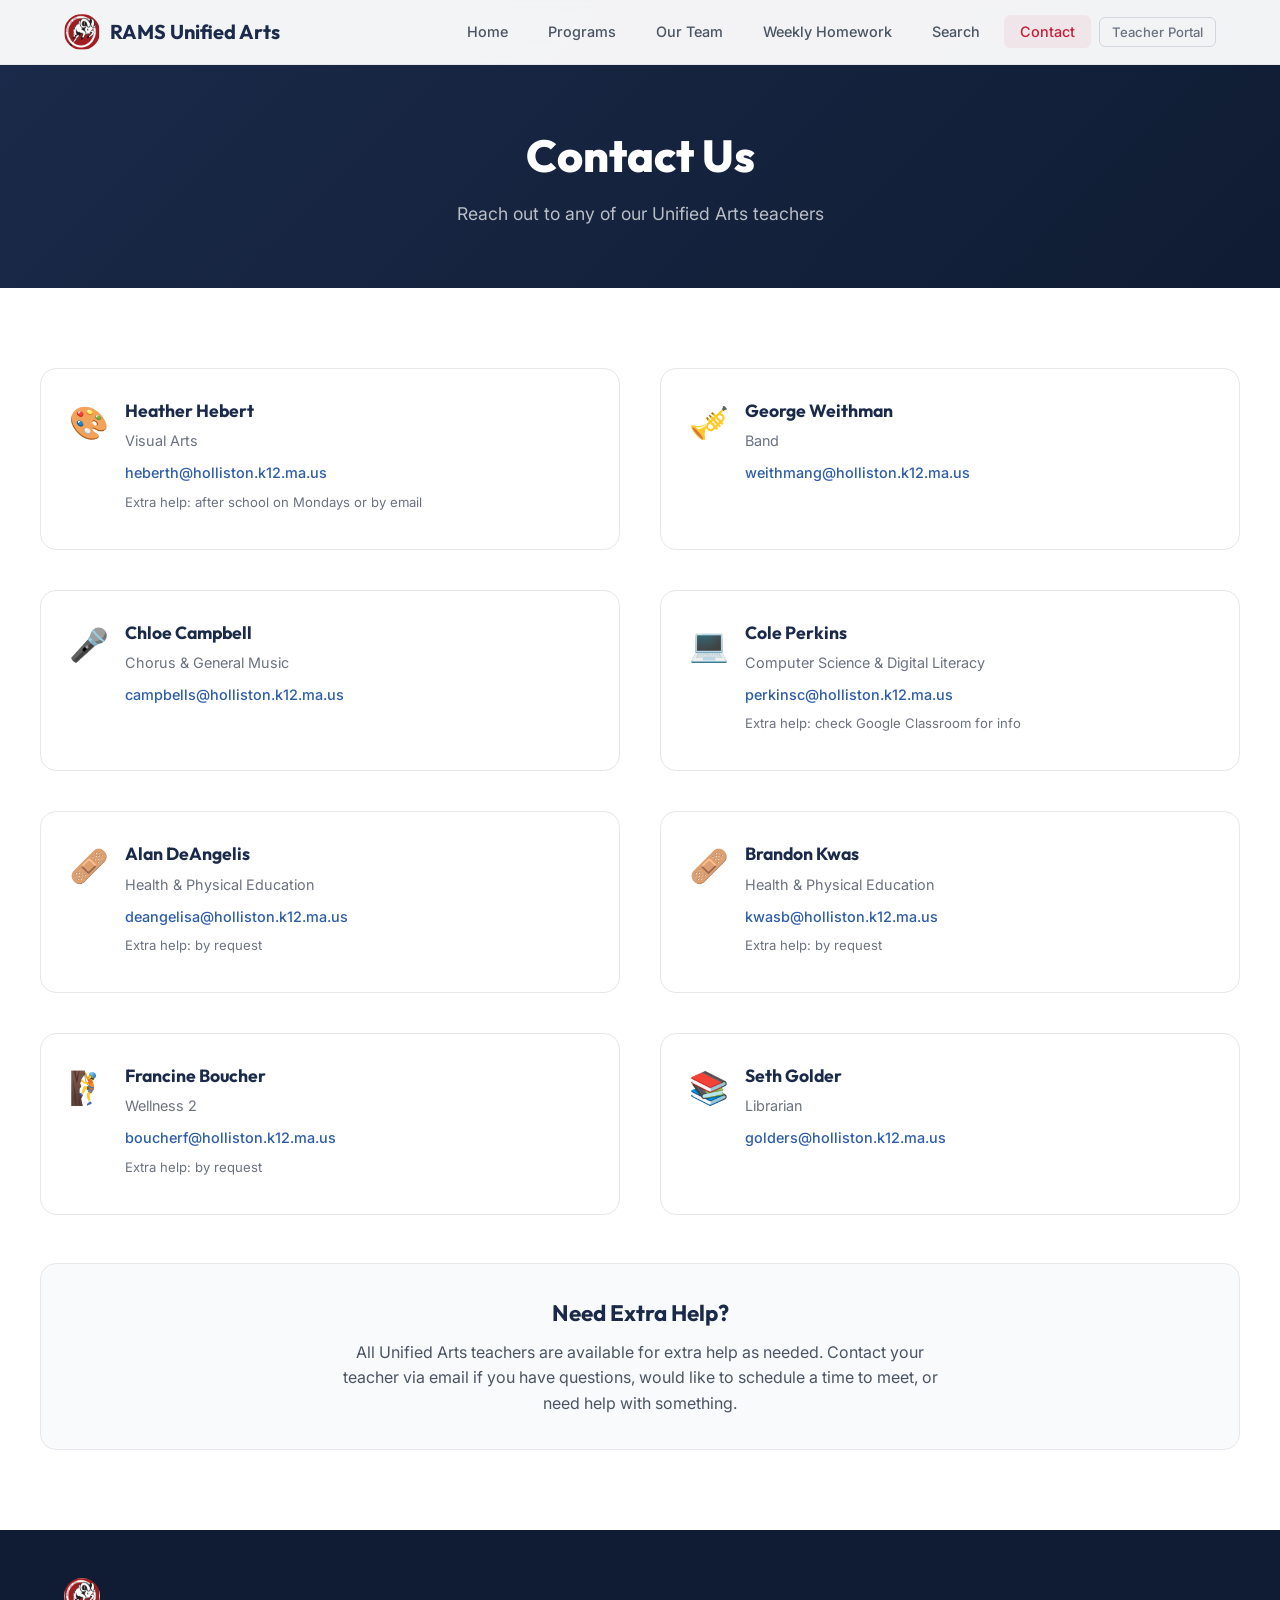
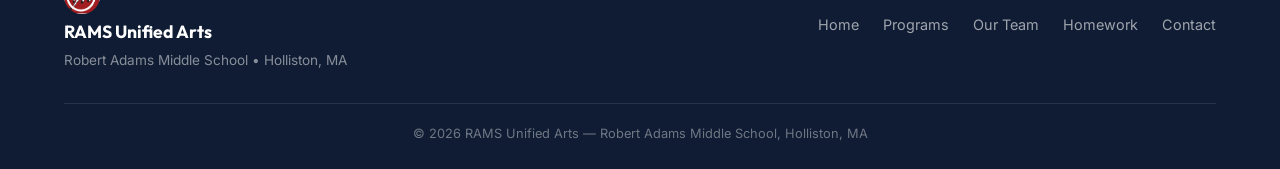
==== commit 37fc53de: "Add teacher photos and school logo - Teacher photos added to team page cards (all 7 teachers with   " ====
--- a/contact.html
+++ b/contact.html
@@ -22,7 +22,7 @@
     <nav class="navbar" id="navbar">
         <div class="nav-container">
             <a href="index.html" class="nav-logo">
-                <span class="logo-icon">&#127912;</span>
+                <img src="images/logo.webp" alt="RAMS Logo" class="logo-img">
                 <span>RAMS Unified Arts</span>
             </a>
             <button class="nav-toggle" id="navToggle" aria-label="Toggle navigation">
@@ -145,7 +145,7 @@
         <div class="container">
             <div class="footer-content">
                 <div class="footer-brand">
-                    <span class="logo-icon">&#127912;</span>
+                    <img src="images/logo.webp" alt="RAMS Logo" class="logo-img">
                     <span>RAMS Unified Arts</span>
                     <p>Robert Adams Middle School &bull; Holliston, MA</p>
                 </div>
--- a/css/styles.css
+++ b/css/styles.css
@@ -150,6 +150,13 @@
     font-size: 1.5rem;
 }
 
+.logo-img {
+    height: 36px;
+    width: 36px;
+    border-radius: 50%;
+    object-fit: cover;
+}
+
 .nav-links {
     display: flex;
     gap: 8px;
@@ -779,11 +786,19 @@
 }
 
 .team-card-img {
-    height: 200px;
+    height: 220px;
     background: linear-gradient(135deg, var(--navy) 0%, var(--navy-light) 100%);
     display: flex;
     align-items: center;
     justify-content: center;
+    overflow: hidden;
+}
+
+.team-card-img img {
+    width: 100%;
+    height: 100%;
+    object-fit: cover;
+    object-position: center top;
 }
 
 .team-card-img .placeholder-icon {
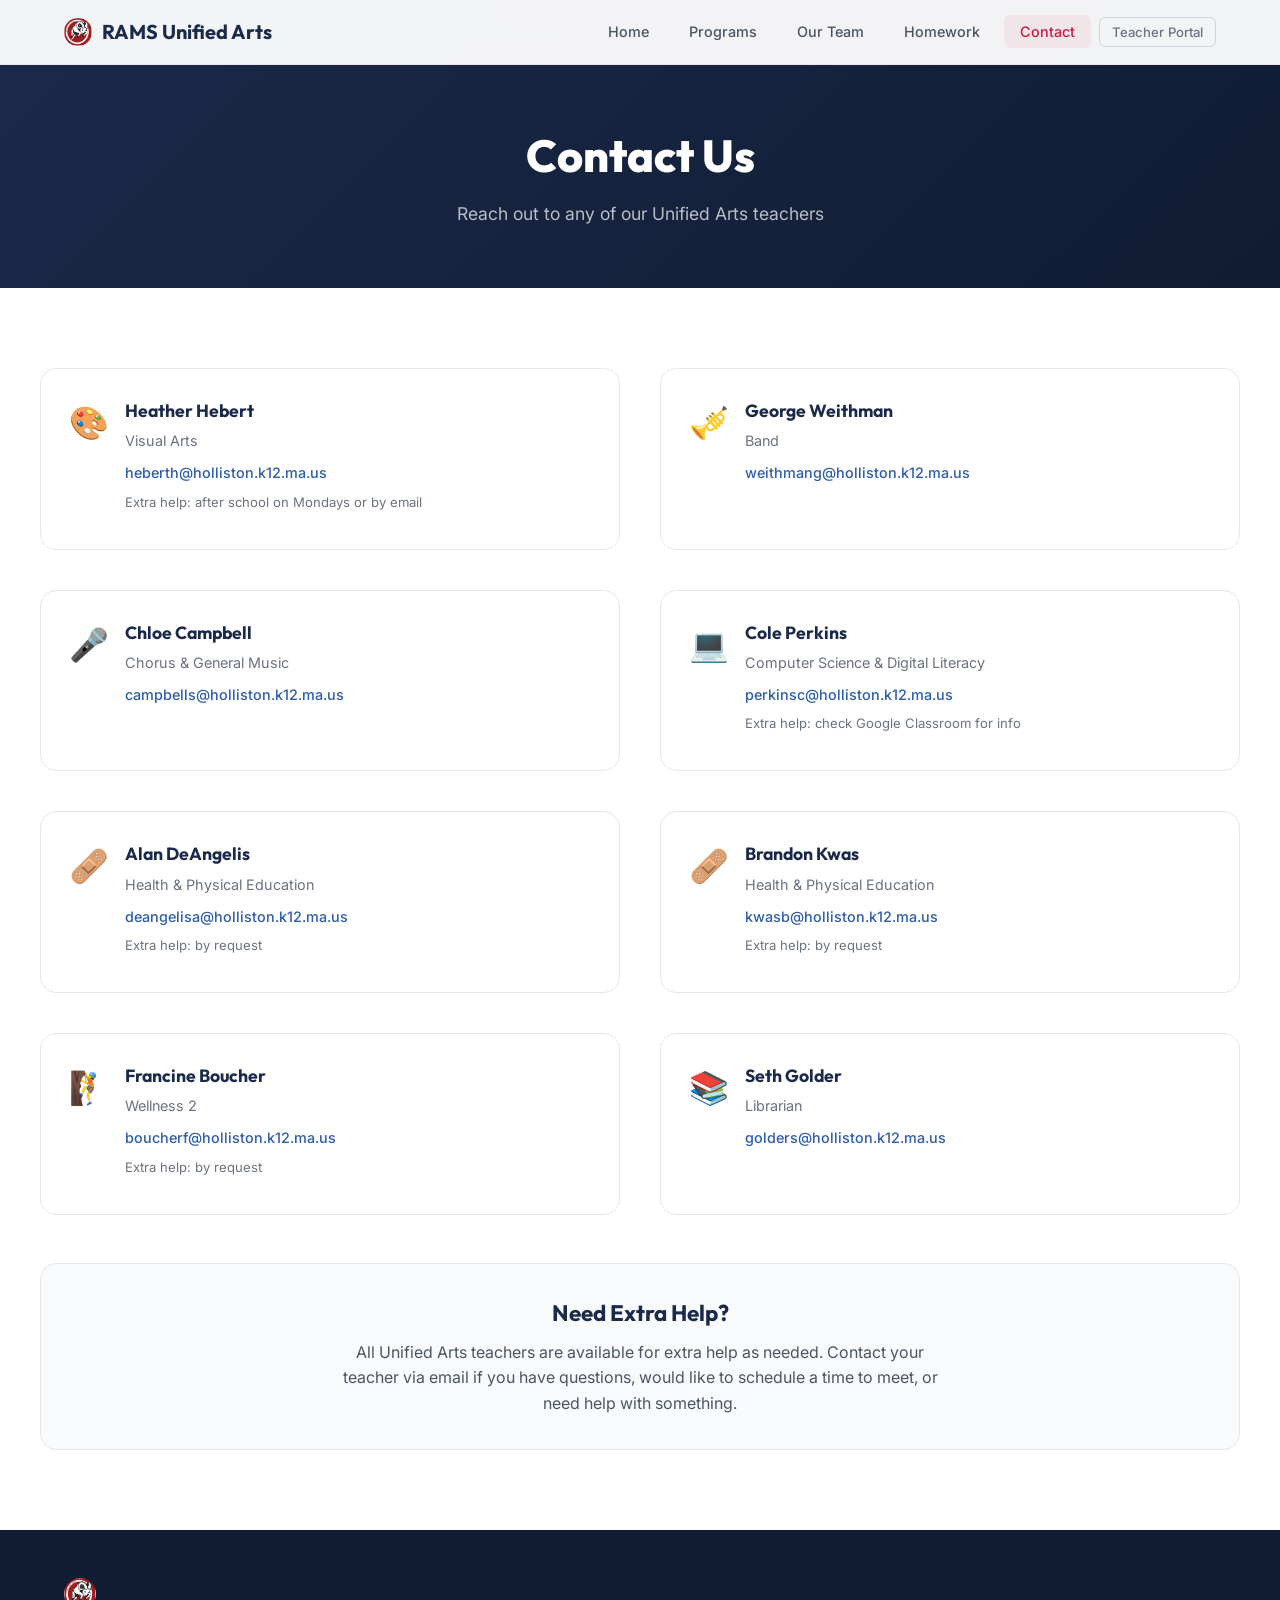
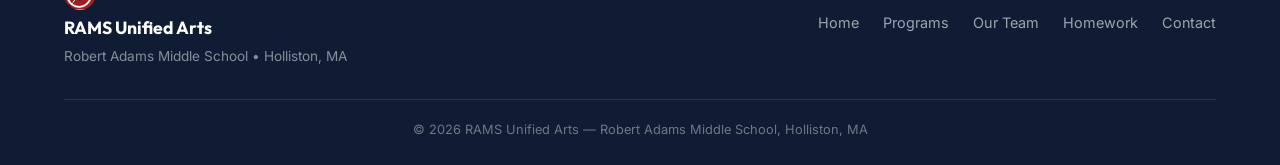
==== commit 6d0a3b1c: "Merge search into homework page as tabbed view Combined the weekly homework view and search into a s" ====
--- a/contact.html
+++ b/contact.html
@@ -32,8 +32,7 @@
                 <li><a href="index.html">Home</a></li>
                 <li><a href="programs.html">Programs</a></li>
                 <li><a href="team.html">Our Team</a></li>
-                <li><a href="homework.html">Weekly Homework</a></li>
-                <li><a href="search.html">Search</a></li>
+                <li><a href="homework.html">Homework</a></li>
                 <li><a href="contact.html" class="active">Contact</a></li>
                 <li><a href="teacher-portal.html" class="nav-teacher">Teacher Portal</a></li>
             </ul>
--- a/css/styles.css
+++ b/css/styles.css
@@ -151,10 +151,15 @@
 }
 
 .logo-img {
-    height: 36px;
-    width: 36px;
+    height: 28px;
+    width: 28px;
     border-radius: 50%;
     object-fit: cover;
+}
+
+.footer-brand .logo-img {
+    height: 32px;
+    width: 32px;
 }
 
 .nav-links {
@@ -838,6 +843,41 @@
 }
 
 /* ===================== HOMEWORK PAGE ===================== */
+/* Tab Switcher */
+.hw-tabs {
+    display: flex;
+    gap: 4px;
+    margin-bottom: 32px;
+    background: var(--gray-100);
+    border-radius: var(--radius-md);
+    padding: 4px;
+    max-width: 300px;
+}
+
+.hw-tab {
+    flex: 1;
+    padding: 10px 20px;
+    border-radius: var(--radius-sm);
+    border: none;
+    background: transparent;
+    font-family: var(--font-body);
+    font-size: 0.9rem;
+    font-weight: 600;
+    color: var(--gray-500);
+    cursor: pointer;
+    transition: var(--transition);
+}
+
+.hw-tab.active {
+    background: var(--white);
+    color: var(--navy);
+    box-shadow: var(--shadow-sm);
+}
+
+.hw-tab:hover:not(.active) {
+    color: var(--gray-700);
+}
+
 .hw-controls {
     display: flex;
     gap: 12px;
@@ -994,7 +1034,23 @@
     display: grid;
     grid-template-columns: 100px 1fr;
     gap: 8px;
-    padding: 6px 0;
+    padding: 10px 14px;
+    border-radius: var(--radius-sm);
+    margin-bottom: 2px;
+}
+
+.hw-day-even {
+    background: var(--gray-50);
+}
+
+.hw-day-odd {
+    background: var(--white);
+}
+
+.hw-no-hw {
+    font-size: 0.88rem;
+    color: var(--gray-400);
+    font-style: italic;
 }
 
 .hw-day-label {
@@ -1470,6 +1526,78 @@
 }
 
 /* ===================== TEACHER PORTAL ===================== */
+.portal-lock-card {
+    text-align: center;
+    padding: 60px 40px;
+    background: var(--white);
+    border: 1px solid var(--gray-200);
+    border-radius: var(--radius-xl);
+    max-width: 500px;
+    margin: 0 auto 32px;
+}
+
+.portal-lock-icon {
+    font-size: 3rem;
+    margin-bottom: 16px;
+}
+
+.portal-lock-card h2 {
+    font-family: var(--font-heading);
+    font-size: 1.5rem;
+    font-weight: 800;
+    color: var(--navy);
+    margin-bottom: 8px;
+}
+
+.portal-lock-card p {
+    font-size: 0.95rem;
+    color: var(--gray-600);
+    line-height: 1.6;
+}
+
+.portal-lock-note {
+    margin-top: 20px;
+    font-size: 0.82rem;
+    color: var(--gray-400);
+    font-style: italic;
+}
+
+.portal-denied {
+    border-color: var(--red);
+    background: rgba(196, 30, 58, 0.02);
+}
+
+.portal-signed-in {
+    display: flex;
+    align-items: center;
+    justify-content: space-between;
+    padding: 12px 20px;
+    background: #d1fae5;
+    border-radius: var(--radius-md);
+    margin-bottom: 24px;
+    font-size: 0.9rem;
+    color: #065f46;
+    flex-wrap: wrap;
+    gap: 12px;
+}
+
+.portal-signout-btn {
+    padding: 6px 14px;
+    border-radius: var(--radius-sm);
+    border: 1px solid #065f46;
+    background: transparent;
+    color: #065f46;
+    font-size: 0.82rem;
+    font-weight: 500;
+    cursor: pointer;
+    transition: var(--transition);
+}
+
+.portal-signout-btn:hover {
+    background: #065f46;
+    color: white;
+}
+
 .nav-teacher {
     border: 1px solid var(--gray-300);
     border-radius: var(--radius-sm);
